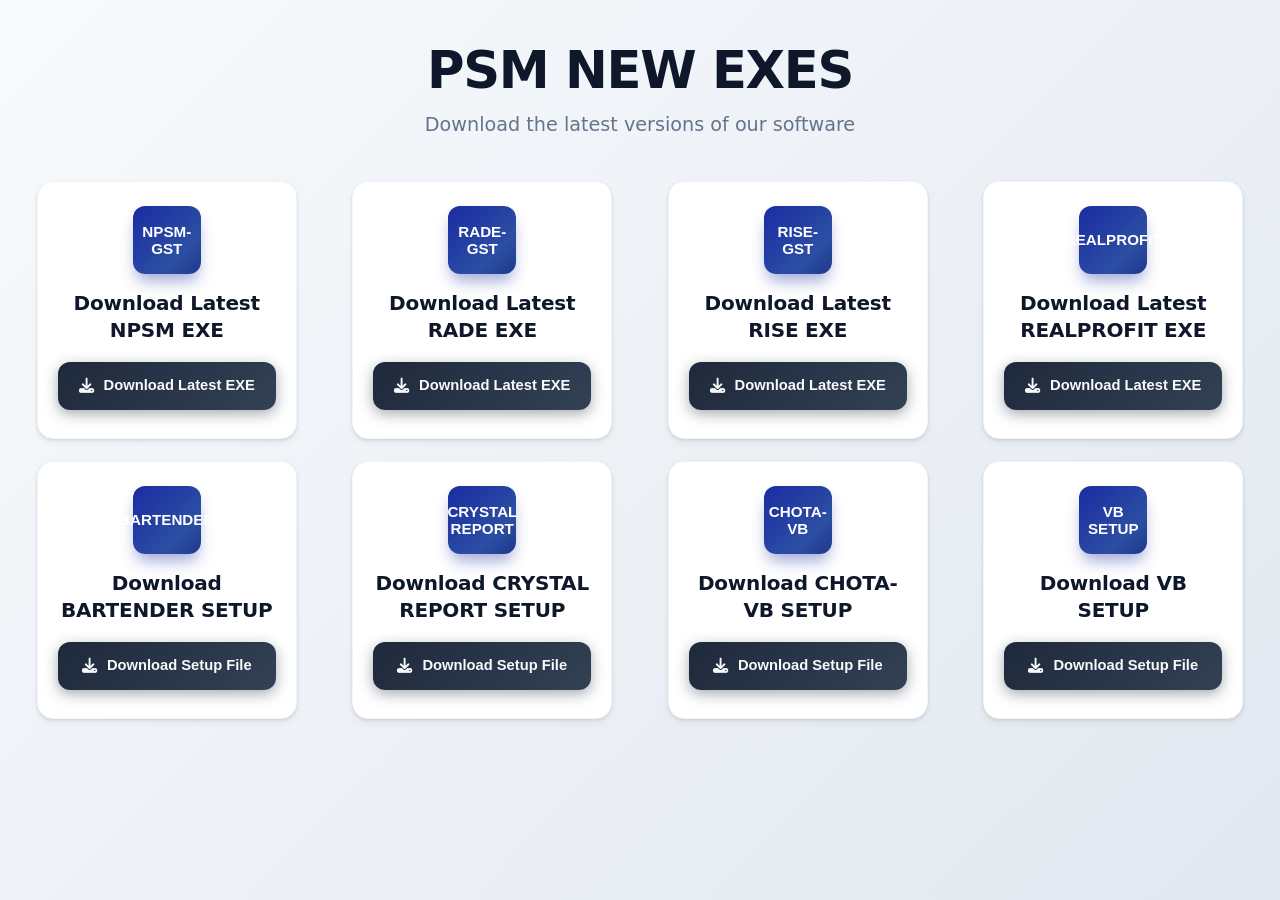
==== index.html @ bacd3313 "uloaded" ====
<!DOCTYPE html>
<html lang="en">
<head>
  <meta charset="UTF-8" />
  <meta name="viewport" content="width=device-width, initial-scale=1.0" />
  <title>PSM NEW EXES</title>
  
  <!-- FAVICON - PSM Logo -->
  <link rel="icon" type="image/png" sizes="32x32" href="PSMLOGO.PNG">
  <link rel="icon" type="image/png" sizes="16x16" href="PSMLOGO.PNG">
  <link rel="apple-touch-icon" href="PSMLOGO.PNG">
  
  <link
    rel="stylesheet"
    href="https://cdnjs.cloudflare.com/ajax/libs/font-awesome/6.5.0/css/all.min.css"
  />
  <link rel="stylesheet" href="style.css" />
</head>

<body>
  <div class="container">
    <h1>PSM NEW EXES</h1>
    <p class="subtitle">Download the latest versions of our software</p>

    <div class="cards-grid">
      <!-- Example card 1 -->
      <div class="card">
        <div class="logo-placeholder"><span>NPSM-GST</span></div>
        <h3 class="card-title">Download Latest NPSM EXE</h3>
        <a
          href="https://drive.google.com/uc?export=download&id=1sIfJ2K2PpBO9TQruqZIj8MlbO2K7Jjc-"
          class="download-btn"
          download
        >
          <i class="fas fa-download btn-icon"></i>
          <span class="btn-text">Download Latest EXE</span>
        </a>
      </div>

      <!-- Card 2 -->
      <div class="card">
        <div class="logo-placeholder"><span>RADE-GST</span></div>
        <h3 class="card-title">Download Latest RADE EXE </h3>
        <a
          href="https://drive.google.com/uc?export=download&id=1ccrYO-Y8-SyhYAueQf_ddZST5siCRHlQ"
          class="download-btn"
          download
        >
          <i class="fas fa-download btn-icon"></i>
          <span class="btn-text">Download Latest EXE</span>
        </a>
      </div>

      <!-- Card 3 -->
      <div class="card">
        <div class="logo-placeholder"><span>RISE-GST</span></div>
        <h3 class="card-title">Download Latest RISE EXE</h3>
        <a
          href="https://drive.google.com/uc?export=download&id=12fktkQhHib_QbMe3r9DgQp4MC17kGwSH"
          class="download-btn"
          download
        >
          <i class="fas fa-download btn-icon"></i>
          <span class="btn-text">Download Latest EXE</span>
        </a>
      </div>
      
      <!-- Card 4 -->
      <div class="card">
        <div class="logo-placeholder"><span>REALPROFIT</span></div>
        <h3 class="card-title">Download Latest REALPROFIT EXE</h3>
        <a
          href="https://drive.google.com/uc?export=download&id=1RFooYINDVqAmBZ2Caf4FkJHXTqnE8w0k"
          class="download-btn"
          download
        >
          <i class="fas fa-download btn-icon"></i>
          <span class="btn-text">Download Latest EXE</span>
        </a>
      </div>
      <!-- Card 5 -->
      <div class="card">
        <div class="logo-placeholder"><span>BARTENDER</span></div>
        <h3 class="card-title">Download BARTENDER SETUP</h3>
        <a
          href="https://drive.google.com/uc?export=download&id=1UPDnAkhClPICSi02WnoRNZ05XE0EbfGH"
          class="download-btn"
          download
        >
          <i class="fas fa-download btn-icon"></i>
          <span class="btn-text">Download Setup File</span>
        </a>
      </div>
      <!-- Card 6 -->
      <div class="card">
        <div class="logo-placeholder"><span>CRYSTAL REPORT</span></div>
        <h3 class="card-title">Download CRYSTAL REPORT SETUP</h3>
        <a
          href="https://drive.google.com/uc?export=download&id=1GUoPDdyjwfsJZFipt_IL96eGYMXhTS0W"
          class="download-btn"
          download
        >
          <i class="fas fa-download btn-icon"></i>
          <span class="btn-text">Download Setup File</span>
        </a>
      </div>
      
      <!-- Card 7 -->
      <div class="card">
        <div class="logo-placeholder"><span>CHOTA-VB</span></div>
        <h3 class="card-title">Download CHOTA-VB SETUP</h3>
        <a
          href="https://drive.google.com/uc?export=download&id=1P5fGDmu8R_8DWDHtcjUHNlAKT4GdkWS8"
          class="download-btn"
          download
        >
          <i class="fas fa-download btn-icon"></i>
          <span class="btn-text">Download Setup File</span>
        </a>
      </div>
      <!-- Card 8 -->
      <div class="card">
        <div class="logo-placeholder"><span>VB SETUP</span></div>
        <h3 class="card-title">Download VB SETUP</h3>
        <a
          href="https://drive.google.com/uc?export=download&id=16SXJQGqgsgBy-s44R0yh8GFILLWYl7KH"
          class="download-btn"
          download
        >
          <i class="fas fa-download btn-icon"></i>
          <span class="btn-text">Download Setup File</span>
        </a>
      </div>


      <!-- more cards here -->
    </div>
  </div>

  <script src="script.js"></script>
</body>
</html>
---- style.css ----
* {
  margin: 0;
  padding: 0;
  box-sizing: border-box;
}

body {
  font-family: "Inter", "Segoe UI", system-ui, -apple-system, sans-serif;
  background: linear-gradient(135deg, #f8fafc 0%, #e2e8f0 100%);
  color: #1e293b;
  min-height: 100vh;
  padding: 0;
  overflow-x: hidden;
}

.container {
  max-width: 1400px;
  margin: 0 auto;
  padding: 40px 20px 60px;
}

h1 {
  text-align: center;
  color: #0f172a;
  font-size: clamp(2rem, 5vw, 3.2rem);
  font-weight: 800;
  margin-bottom: 10px;
  letter-spacing: -0.025em;
}

.subtitle {
  text-align: center;
  color: #64748b;
  font-size: clamp(1rem, 2vw, 1.2rem);
  margin-bottom: 40px;
  max-width: 600px;
  margin-left: auto;
  margin-right: auto;
  line-height: 1.6;
  font-weight: 400;
}

.cards-grid {
  display: grid;
  grid-template-columns: repeat(auto-fit, minmax(240px, 1fr));
  gap: 22px;
  justify-items: center;
}

.card {
  background: #ffffff;
  border-radius: 16px;
  padding: 24px 20px 28px;
  text-align: center;
  width: 100%;
  max-width: 260px;
  box-shadow: 0 1px 3px rgba(0, 0, 0, 0.1), 0 4px 6px rgba(0, 0, 0, 0.05);
  border: 1px solid #f1f5f9;
  transition: all 0.3s cubic-bezier(0.4, 0, 0.2, 1);
  position: relative;
  overflow: hidden;
}

.card:hover {
  transform: translateY(-6px);
  box-shadow: 0 20px 25px -5px rgba(0, 0, 0, 0.1), 0 10px 10px -5px rgba(0, 0, 0, 0.04);
  border-color: #e2e8f0;
}

.logo-placeholder {
  width: 68px;
  height: 68px;
  border-radius: 12px;
  background: linear-gradient(135deg, #1A2CA3 0%, #2c4ea3 70%, #1e3a8a 100%);
  color: white;
  font-size: 0.95rem;
  display: flex;
  align-items: center;
  justify-content: center;
  margin: 0 auto 16px;
  font-weight: 700;
  box-shadow: 0 10px 15px -3px rgba(26, 44, 163, 0.4);
  font-family: "Inter", sans-serif;
}


.card:hover .logo-placeholder {
  transform: scale(1.08);
}

.card-title {
  color: #0f172a;
  font-size: clamp(1.05rem, 2.5vw, 1.25rem);
  font-weight: 700;
  margin-bottom: 18px;
  line-height: 1.35;
  letter-spacing: -0.01em;
}

/* FIXED DOWNLOAD BUTTON - NO EXPANSION */
.download-btn {
  display: flex !important;
  align-items: center;
  justify-content: center;
  background: linear-gradient(135deg, #1e293b 0%, #334155 100%) !important;
  color: #f8fafc !important;
  border: none !important;
  padding: 12px 28px !important;
  font-size: 0.92rem !important;
  font-weight: 600 !important;
  border-radius: 12px !important;
  cursor: pointer !important;
  box-shadow: 0 4px 14px rgba(30, 41, 59, 0.4) !important;
  transition: all 0.25s cubic-bezier(0.4, 0, 0.2, 1) !important;
  text-decoration: none !important;
  width: 100% !important;
  max-width: 220px !important;
  margin: 0 auto !important;
  height: 48px !important;
  line-height: 1.3 !important;
  position: relative !important;
  overflow: hidden !important;
  font-family: "Inter", sans-serif;
  text-transform: none !important;
}

.download-btn:hover {
  background: linear-gradient(135deg, #0f172a 0%, #1e293b 100%) !important;
  transform: translateY(-2px) !important;
  box-shadow: 0 10px 20px rgba(30, 41, 59, 0.5) !important;
}

.download-btn:active,
.download-btn:focus {
  transform: translateY(0) !important;
  outline: none !important;
  box-shadow: 0 4px 12px rgba(30, 41, 59, 0.4) !important;
}

.btn-icon {
  margin-right: 10px !important;
  font-size: 0.95rem !important;
  flex-shrink: 0 !important;
}

.btn-text {
  white-space: nowrap !important;
  flex-shrink: 0 !important;
}

/* Responsive */
@media (max-width: 1200px) {
  .cards-grid { grid-template-columns: repeat(auto-fit, minmax(230px, 1fr)); gap: 20px; }
}

@media (max-width: 900px) {
  .cards-grid { grid-template-columns: repeat(auto-fit, minmax(220px, 1fr)); }
  .container { padding: 30px 16px 50px; }
}

@media (max-width: 700px) {
  .cards-grid { grid-template-columns: repeat(auto-fit, minmax(210px, 1fr)); }
  .card { max-width: 100%; }
  .download-btn { max-width: 100% !important; }
}
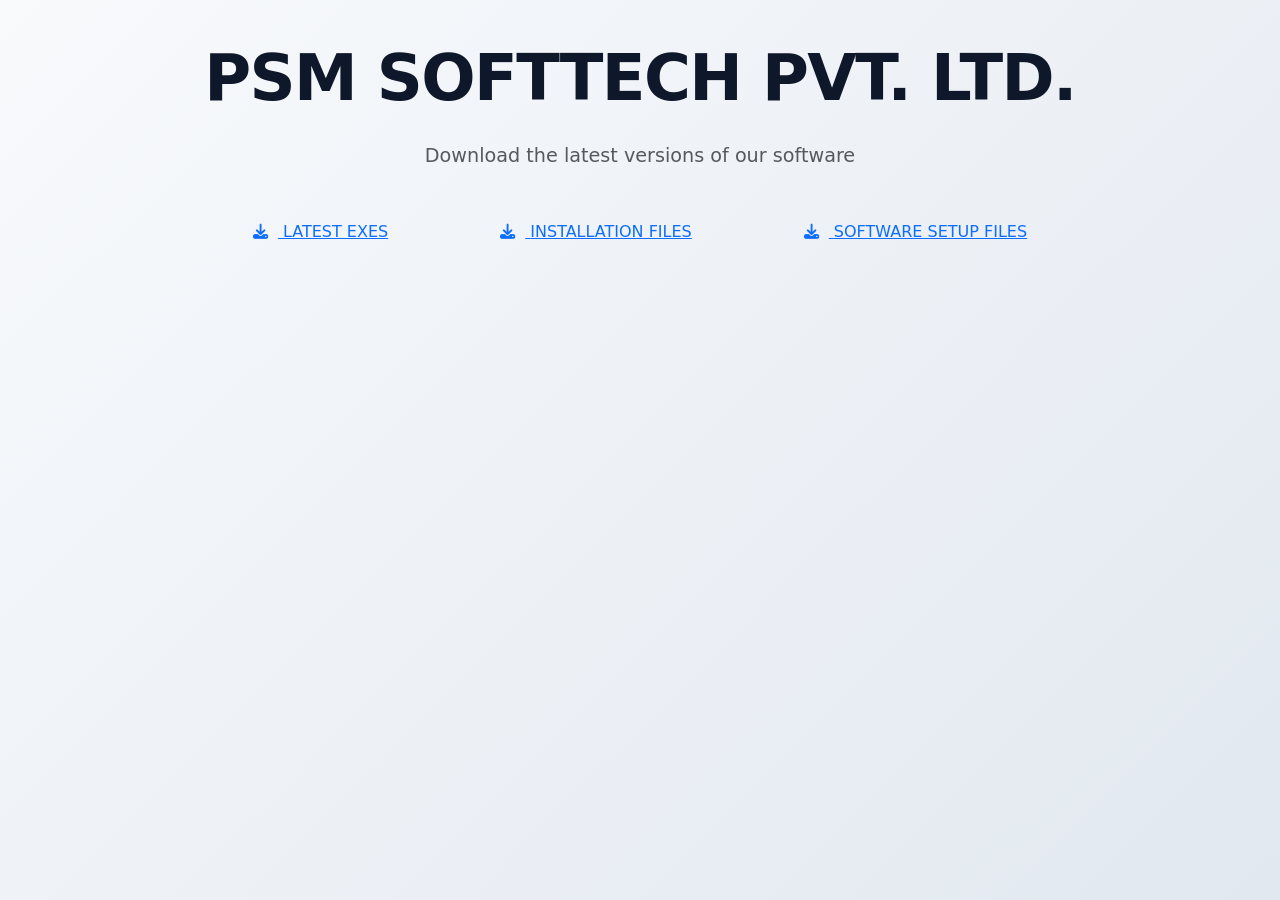
==== commit df1673f3: "new changes and added new pages" ====
--- a/index.html
+++ b/index.html
@@ -14,129 +14,37 @@
     rel="stylesheet"
     href="https://cdnjs.cloudflare.com/ajax/libs/font-awesome/6.5.0/css/all.min.css"
   />
+<link href="https://cdn.jsdelivr.net/npm/bootstrap@5.3.3/dist/css/bootstrap.min.css" rel="stylesheet">
   <link rel="stylesheet" href="style.css" />
 </head>
 
 <body>
-  <div class="container">
-    <h1>PSM NEW EXES</h1>
-    <p class="subtitle">Download the latest versions of our software</p>
-
-    <div class="cards-grid">
-      <!-- Example card 1 -->
-      <div class="card">
-        <div class="logo-placeholder"><span>NPSM-GST</span></div>
-        <h3 class="card-title">Download Latest NPSM EXE</h3>
-        <a
-          href="https://drive.google.com/uc?export=download&id=1sIfJ2K2PpBO9TQruqZIj8MlbO2K7Jjc-"
-          class="download-btn"
-          download
-        >
-          <i class="fas fa-download btn-icon"></i>
-          <span class="btn-text">Download Latest EXE</span>
-        </a>
-      </div>
-
-      <!-- Card 2 -->
-      <div class="card">
-        <div class="logo-placeholder"><span>RADE-GST</span></div>
-        <h3 class="card-title">Download Latest RADE EXE </h3>
-        <a
-          href="https://drive.google.com/uc?export=download&id=1ccrYO-Y8-SyhYAueQf_ddZST5siCRHlQ"
-          class="download-btn"
-          download
-        >
-          <i class="fas fa-download btn-icon"></i>
-          <span class="btn-text">Download Latest EXE</span>
-        </a>
-      </div>
-
-      <!-- Card 3 -->
-      <div class="card">
-        <div class="logo-placeholder"><span>RISE-GST</span></div>
-        <h3 class="card-title">Download Latest RISE EXE</h3>
-        <a
-          href="https://drive.google.com/uc?export=download&id=12fktkQhHib_QbMe3r9DgQp4MC17kGwSH"
-          class="download-btn"
-          download
-        >
-          <i class="fas fa-download btn-icon"></i>
-          <span class="btn-text">Download Latest EXE</span>
-        </a>
-      </div>
-      
-      <!-- Card 4 -->
-      <div class="card">
-        <div class="logo-placeholder"><span>REALPROFIT</span></div>
-        <h3 class="card-title">Download Latest REALPROFIT EXE</h3>
-        <a
-          href="https://drive.google.com/uc?export=download&id=1RFooYINDVqAmBZ2Caf4FkJHXTqnE8w0k"
-          class="download-btn"
-          download
-        >
-          <i class="fas fa-download btn-icon"></i>
-          <span class="btn-text">Download Latest EXE</span>
-        </a>
-      </div>
-      <!-- Card 5 -->
-      <div class="card">
-        <div class="logo-placeholder"><span>BARTENDER</span></div>
-        <h3 class="card-title">Download BARTENDER SETUP</h3>
-        <a
-          href="https://drive.google.com/uc?export=download&id=1UPDnAkhClPICSi02WnoRNZ05XE0EbfGH"
-          class="download-btn"
-          download
-        >
-          <i class="fas fa-download btn-icon"></i>
-          <span class="btn-text">Download Setup File</span>
-        </a>
-      </div>
-      <!-- Card 6 -->
-      <div class="card">
-        <div class="logo-placeholder"><span>CRYSTAL REPORT</span></div>
-        <h3 class="card-title">Download CRYSTAL REPORT SETUP</h3>
-        <a
-          href="https://drive.google.com/uc?export=download&id=1GUoPDdyjwfsJZFipt_IL96eGYMXhTS0W"
-          class="download-btn"
-          download
-        >
-          <i class="fas fa-download btn-icon"></i>
-          <span class="btn-text">Download Setup File</span>
-        </a>
-      </div>
-      
-      <!-- Card 7 -->
-      <div class="card">
-        <div class="logo-placeholder"><span>CHOTA-VB</span></div>
-        <h3 class="card-title">Download CHOTA-VB SETUP</h3>
-        <a
-          href="https://drive.google.com/uc?export=download&id=1P5fGDmu8R_8DWDHtcjUHNlAKT4GdkWS8"
-          class="download-btn"
-          download
-        >
-          <i class="fas fa-download btn-icon"></i>
-          <span class="btn-text">Download Setup File</span>
-        </a>
-      </div>
-      <!-- Card 8 -->
-      <div class="card">
-        <div class="logo-placeholder"><span>VB SETUP</span></div>
-        <h3 class="card-title">Download VB SETUP</h3>
-        <a
-          href="https://drive.google.com/uc?export=download&id=16SXJQGqgsgBy-s44R0yh8GFILLWYl7KH"
-          class="download-btn"
-          download
-        >
-          <i class="fas fa-download btn-icon"></i>
-          <span class="btn-text">Download Setup File</span>
-        </a>
-      </div>
-
-
-      <!-- more cards here -->
+  <div class="container mx-auto d-flex flex-column align-items-center justify-content-center text-center">
+    <!-- Header with installation button -->
+     <h1 class="display-3 fw-bold mb-4">PSM SOFTTECH PVT. LTD.</h1>
+    
+    <p class="subtitle lead text-muted mb-5 px-3">Download the latest versions of our software</p>
+	<div class="d-flex flex-column flex-sm-row gap-3 justify-content-center flex-wrap mb-5 w-100 w-md-75">
+     <div class="header-top">
+      <a href="exes.html" class="install-btn btn-lg px-5 py-3 flex-fill">
+        <i class="fas fa-download btn-icon"></i>
+        <span class="btn-text">LATEST EXES</span>
+      </a>
     </div>
-  </div>
-
+	<div class="header-top">
+      <a href="install.html" class="install-btn btn-secondary btn-lg px-5 py-3 flex-fill">
+        <i class="fas fa-download btn-icon"></i>
+        <span class="btn-text">INSTALLATION FILES</span>
+      </a>
+    </div>
+     <div class="header-top">
+      <a href="setup.html" class="install-btn btn-lg px-5 py-3 flex-fill">
+        <i class="fas fa-download btn-icon"></i>
+        <span class="btn-text">SOFTWARE SETUP FILES</span>
+      </a>
+    </div>
+</div>
+   
   <script src="script.js"></script>
 </body>
-</html>
+</html>
